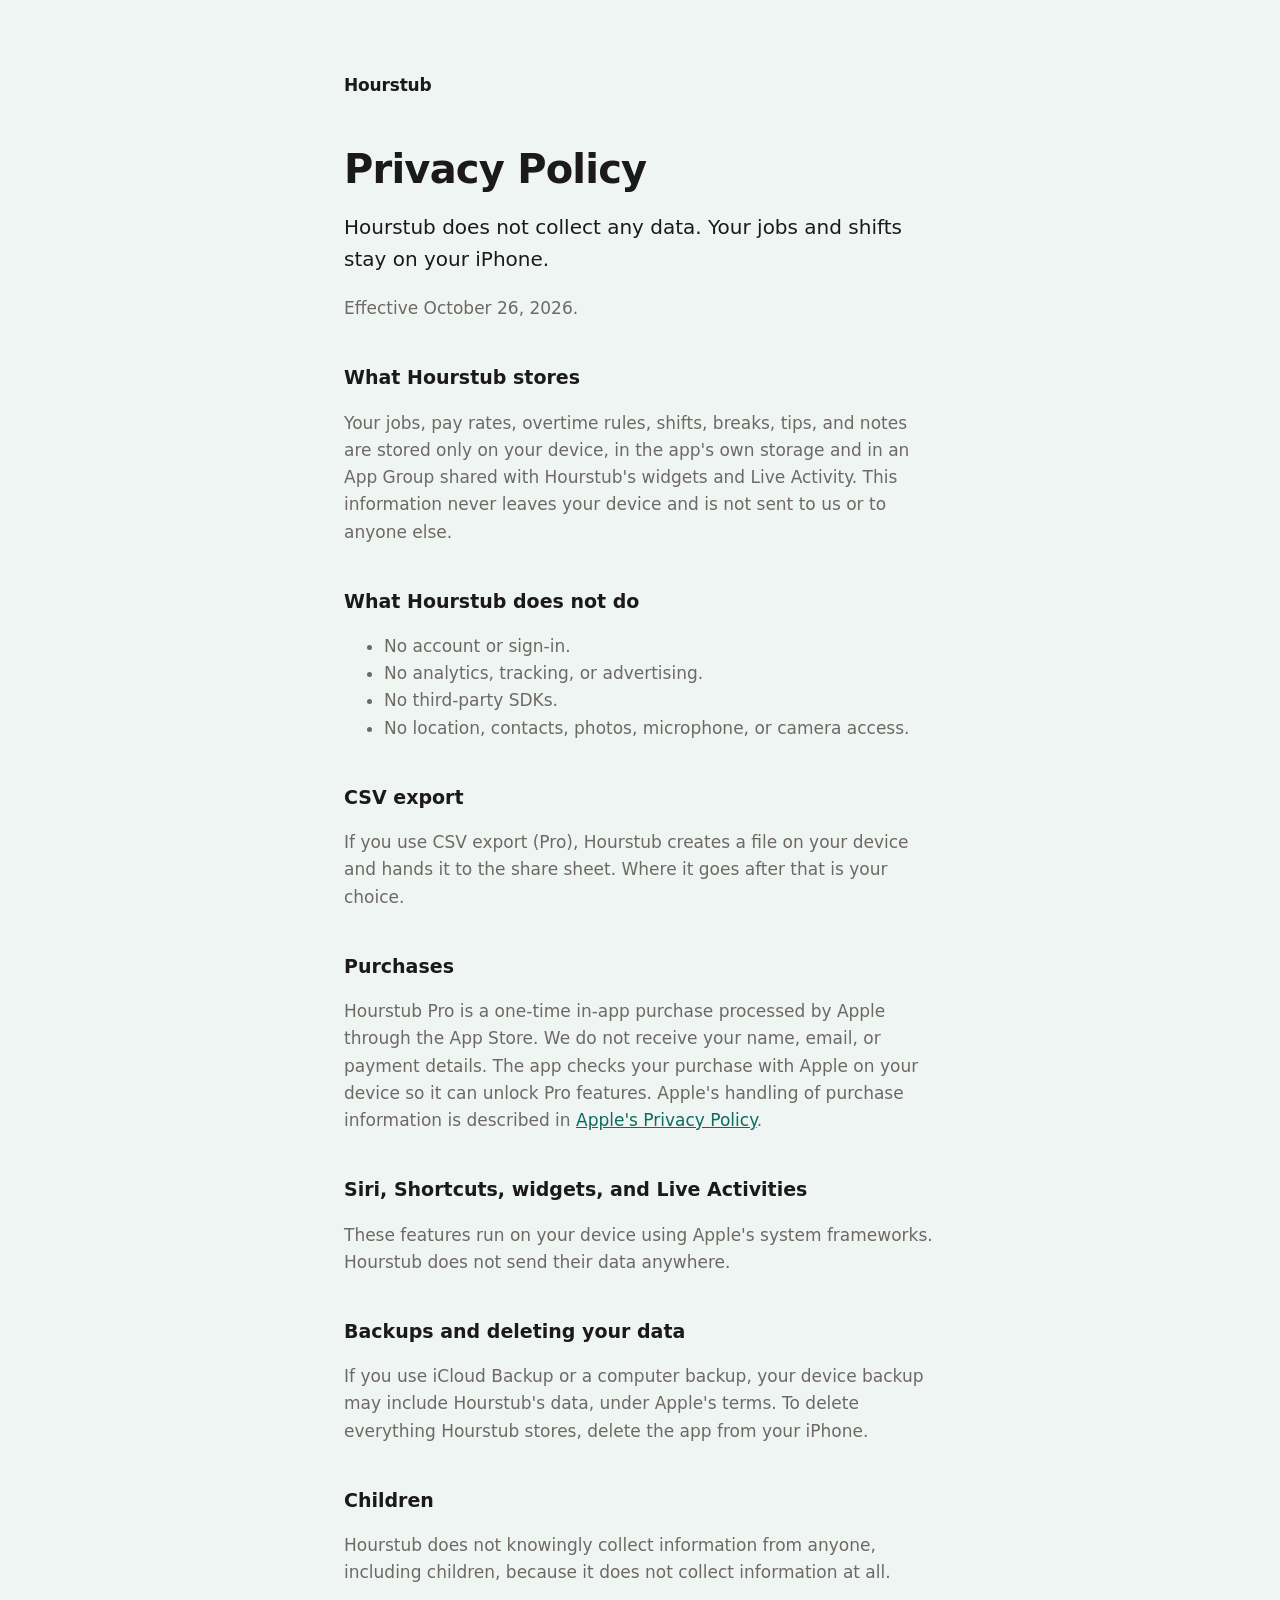
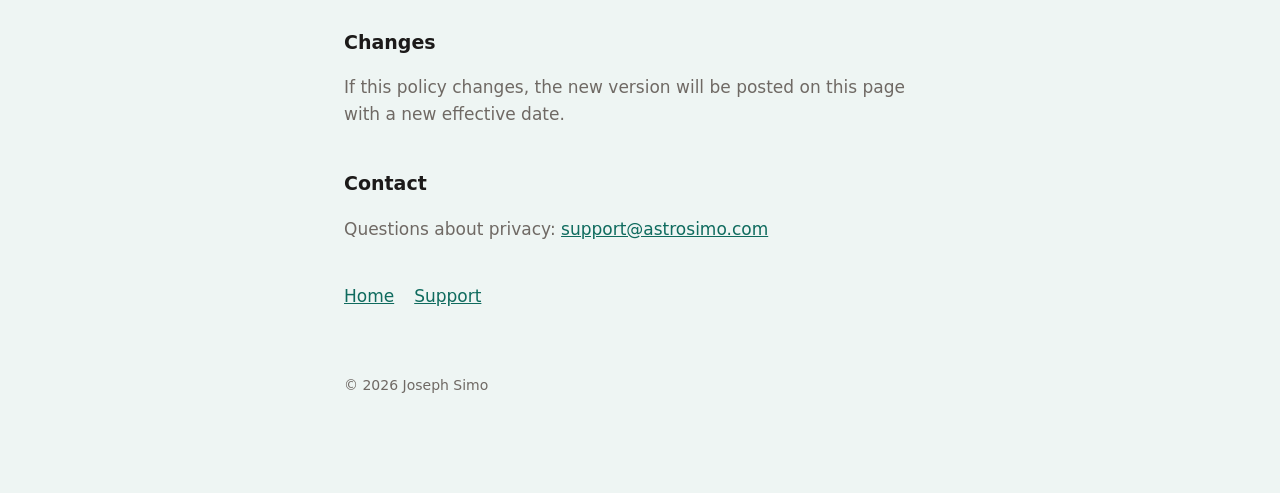
==== privacy/index.html @ 901fd714 "Hourstub site: home, support, privacy" ====
<!doctype html>
<html lang="en"><head><meta charset="utf-8"><meta name="viewport" content="width=device-width,initial-scale=1">
<title>Privacy Policy | Hourstub</title>
<meta name="description" content="Hourstub does not collect any data. Your jobs and shifts stay on your device.">
<link rel="stylesheet" href="../style.css"></head>
<body><main>
<header><a href="../">Hourstub</a></header>
<h1>Privacy Policy</h1>
<p class="lead">Hourstub does not collect any data. Your jobs and shifts stay on your iPhone.</p>
<p>Effective October 26, 2026.</p>

<h2>What Hourstub stores</h2>
<p>Your jobs, pay rates, overtime rules, shifts, breaks, tips, and notes are stored only on your device, in the app's own storage and in an App Group shared with Hourstub's widgets and Live Activity. This information never leaves your device and is not sent to us or to anyone else.</p>

<h2>What Hourstub does not do</h2>
<ul>
<li>No account or sign-in.</li>
<li>No analytics, tracking, or advertising.</li>
<li>No third-party SDKs.</li>
<li>No location, contacts, photos, microphone, or camera access.</li>
</ul>

<h2>CSV export</h2>
<p>If you use CSV export (Pro), Hourstub creates a file on your device and hands it to the share sheet. Where it goes after that is your choice.</p>

<h2>Purchases</h2>
<p>Hourstub Pro is a one-time in-app purchase processed by Apple through the App Store. We do not receive your name, email, or payment details. The app checks your purchase with Apple on your device so it can unlock Pro features. Apple's handling of purchase information is described in <a href="https://www.apple.com/legal/privacy/">Apple's Privacy Policy</a>.</p>

<h2>Siri, Shortcuts, widgets, and Live Activities</h2>
<p>These features run on your device using Apple's system frameworks. Hourstub does not send their data anywhere.</p>

<h2>Backups and deleting your data</h2>
<p>If you use iCloud Backup or a computer backup, your device backup may include Hourstub's data, under Apple's terms. To delete everything Hourstub stores, delete the app from your iPhone.</p>

<h2>Children</h2>
<p>Hourstub does not knowingly collect information from anyone, including children, because it does not collect information at all.</p>

<h2>Changes</h2>
<p>If this policy changes, the new version will be posted on this page with a new effective date.</p>

<h2>Contact</h2>
<p>Questions about privacy: <a href="mailto:support@astrosimo.com">support@astrosimo.com</a></p>
<nav><a href="../">Home</a><a href="../support/">Support</a></nav>
<footer>&copy; 2026 Joseph Simo</footer>
</main></body></html>
---- style.css ----
:root{--bg:#eef5f3;--fg:#1c1a19;--muted:#6f6964;--accent:#0f6b5e;--card:#fff}
@media (prefers-color-scheme:dark){:root{--bg:#111816;--fg:#f5f2ee;--muted:#aaa49e;--accent:#4abda6;--card:#1b2321}}
*{box-sizing:border-box}
body{margin:0;background:var(--bg);color:var(--fg);font:17px/1.6 -apple-system,BlinkMacSystemFont,"SF Pro Text","Inter",system-ui,sans-serif;-webkit-font-smoothing:antialiased}
main{max-width:640px;margin:0 auto;padding:72px 24px 96px}
header a{color:var(--fg);text-decoration:none;font-weight:600;letter-spacing:-.01em}
h1{font-size:40px;line-height:1.1;letter-spacing:-.02em;margin:48px 0 12px}
h2{font-size:19px;margin:40px 0 6px}
p,li{color:var(--muted)}
.lead{font-size:20px;color:var(--fg)}
a{color:var(--accent)}
.button{display:inline-block;margin-top:16px;padding:12px 22px;border-radius:999px;background:var(--accent);color:#fff;text-decoration:none;font-weight:600}
nav{margin-top:40px;display:flex;gap:20px}
footer{margin-top:64px;font-size:14px;color:var(--muted)}
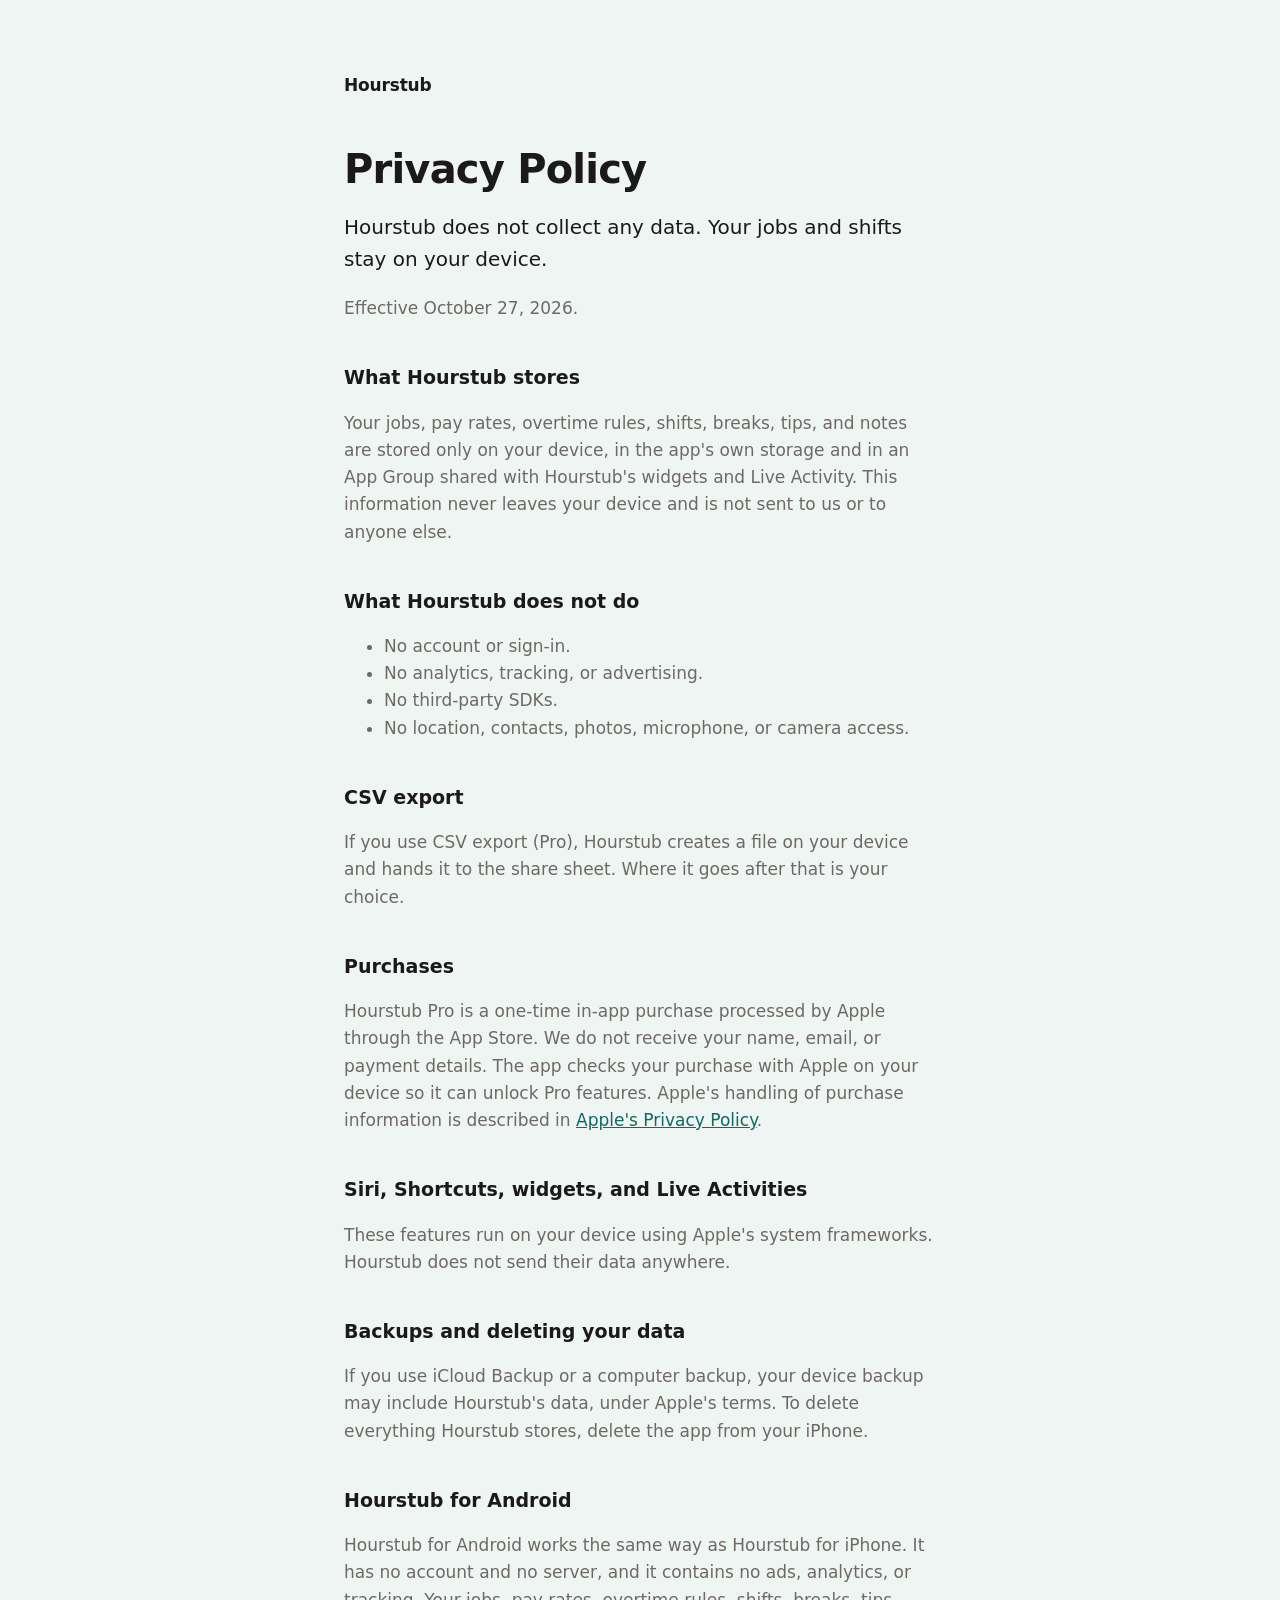
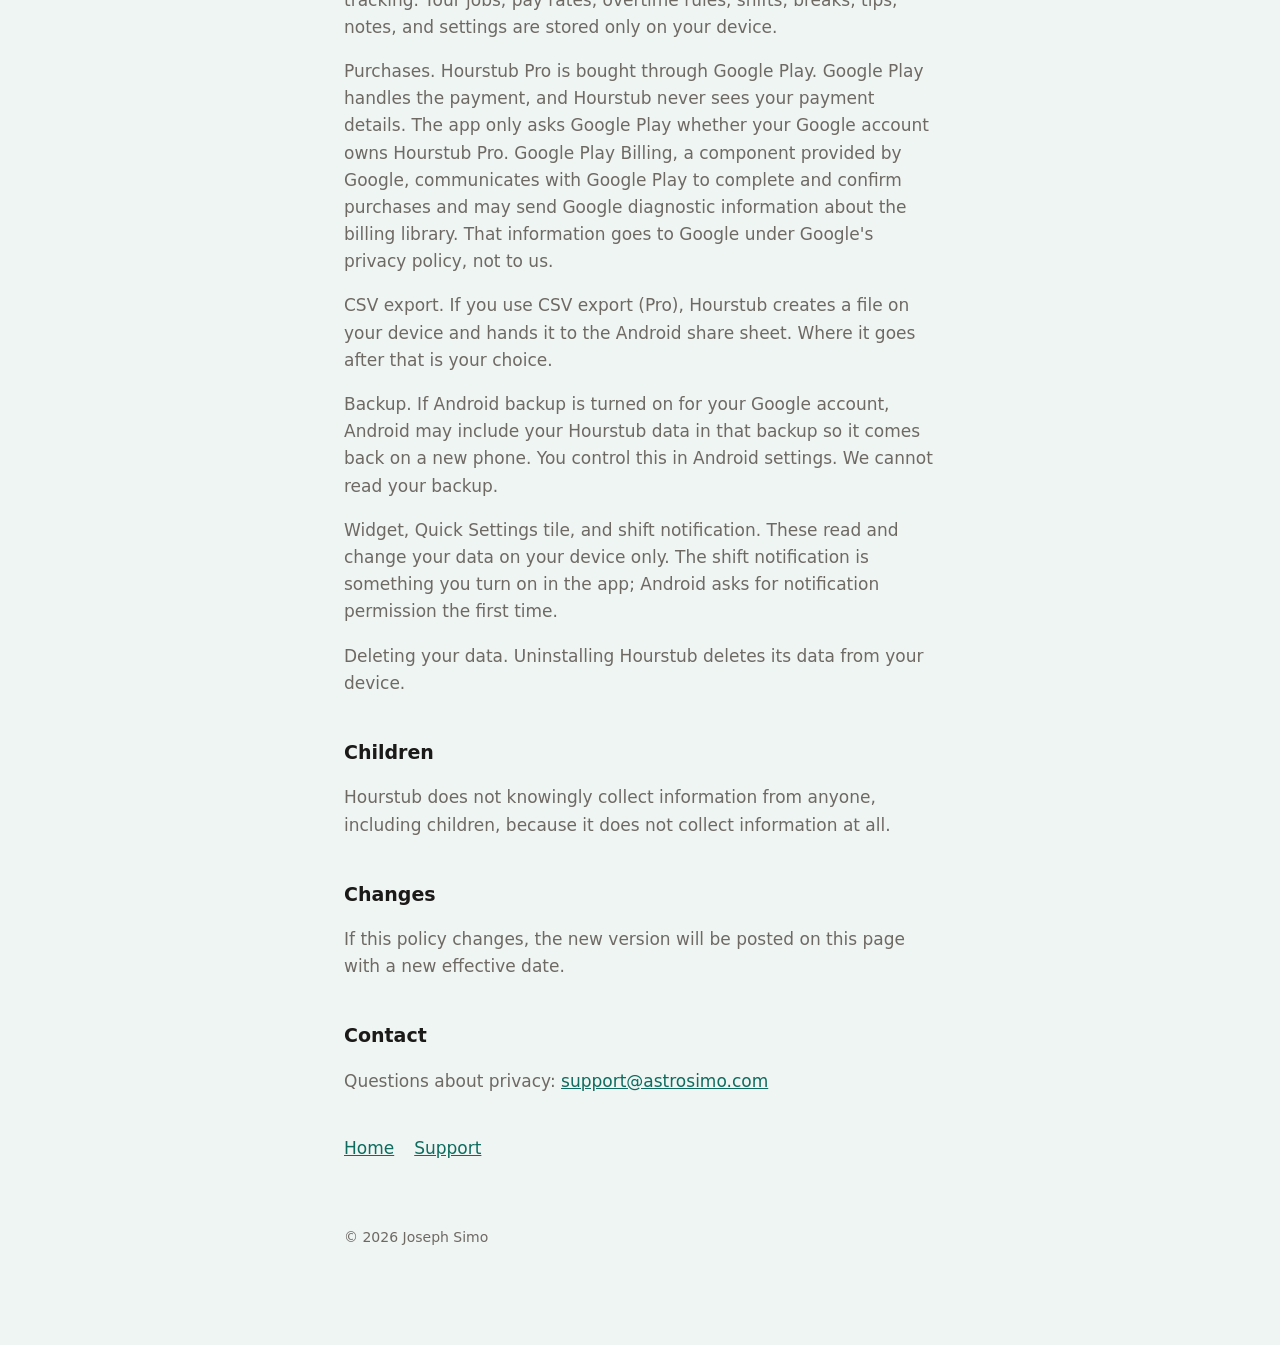
==== commit fb4475a2: "Privacy policy: add Android section, effective Oct 27, 2026" ====
--- a/privacy/index.html
+++ b/privacy/index.html
@@ -6,8 +6,8 @@
 <body><main>
 <header><a href="../">Hourstub</a></header>
 <h1>Privacy Policy</h1>
-<p class="lead">Hourstub does not collect any data. Your jobs and shifts stay on your iPhone.</p>
-<p>Effective October 26, 2026.</p>
+<p class="lead">Hourstub does not collect any data. Your jobs and shifts stay on your device.</p>
+<p>Effective October 27, 2026.</p>
 
 <h2>What Hourstub stores</h2>
 <p>Your jobs, pay rates, overtime rules, shifts, breaks, tips, and notes are stored only on your device, in the app's own storage and in an App Group shared with Hourstub's widgets and Live Activity. This information never leaves your device and is not sent to us or to anyone else.</p>
@@ -32,6 +32,14 @@
 <h2>Backups and deleting your data</h2>
 <p>If you use iCloud Backup or a computer backup, your device backup may include Hourstub's data, under Apple's terms. To delete everything Hourstub stores, delete the app from your iPhone.</p>
 
+<h2>Hourstub for Android</h2>
+<p>Hourstub for Android works the same way as Hourstub for iPhone. It has no account and no server, and it contains no ads, analytics, or tracking. Your jobs, pay rates, overtime rules, shifts, breaks, tips, notes, and settings are stored only on your device.</p>
+<p>Purchases. Hourstub Pro is bought through Google Play. Google Play handles the payment, and Hourstub never sees your payment details. The app only asks Google Play whether your Google account owns Hourstub Pro. Google Play Billing, a component provided by Google, communicates with Google Play to complete and confirm purchases and may send Google diagnostic information about the billing library. That information goes to Google under Google's privacy policy, not to us.</p>
+<p>CSV export. If you use CSV export (Pro), Hourstub creates a file on your device and hands it to the Android share sheet. Where it goes after that is your choice.</p>
+<p>Backup. If Android backup is turned on for your Google account, Android may include your Hourstub data in that backup so it comes back on a new phone. You control this in Android settings. We cannot read your backup.</p>
+<p>Widget, Quick Settings tile, and shift notification. These read and change your data on your device only. The shift notification is something you turn on in the app; Android asks for notification permission the first time.</p>
+<p>Deleting your data. Uninstalling Hourstub deletes its data from your device.</p>
+
 <h2>Children</h2>
 <p>Hourstub does not knowingly collect information from anyone, including children, because it does not collect information at all.</p>
 
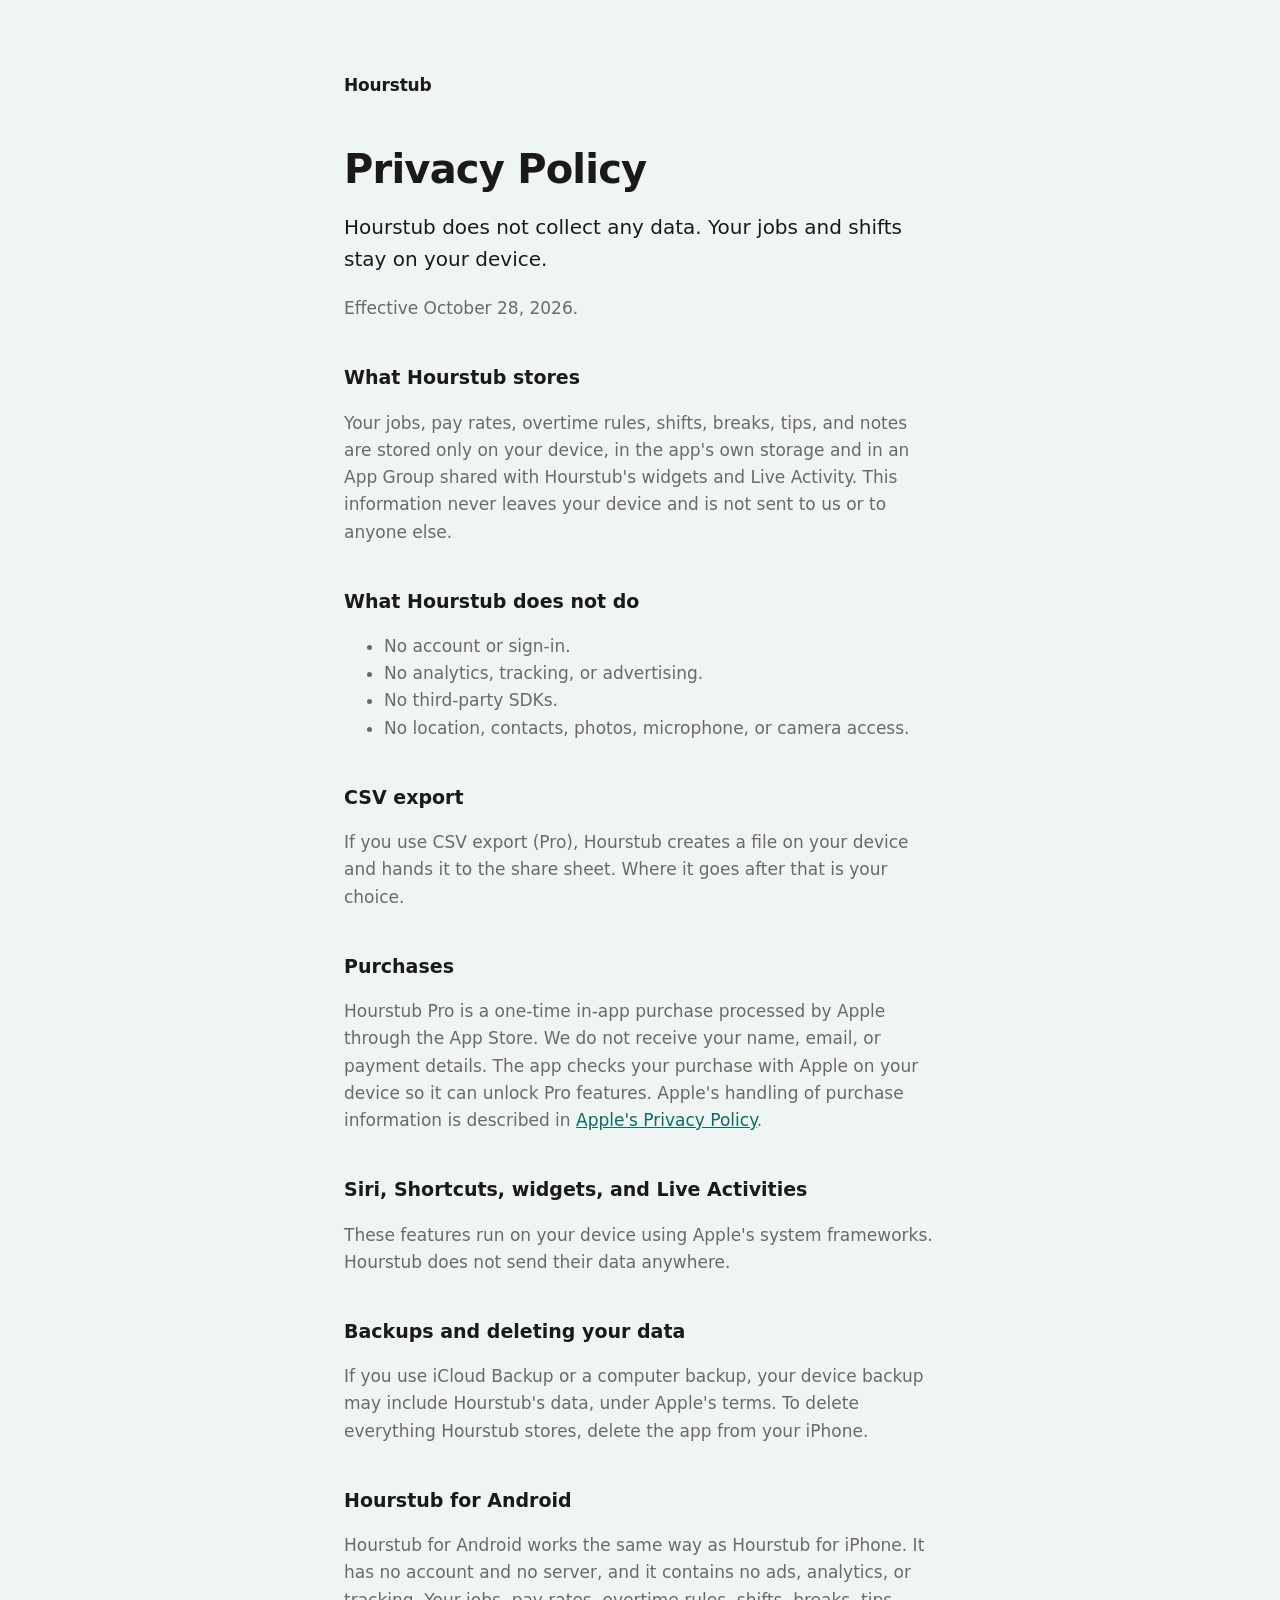
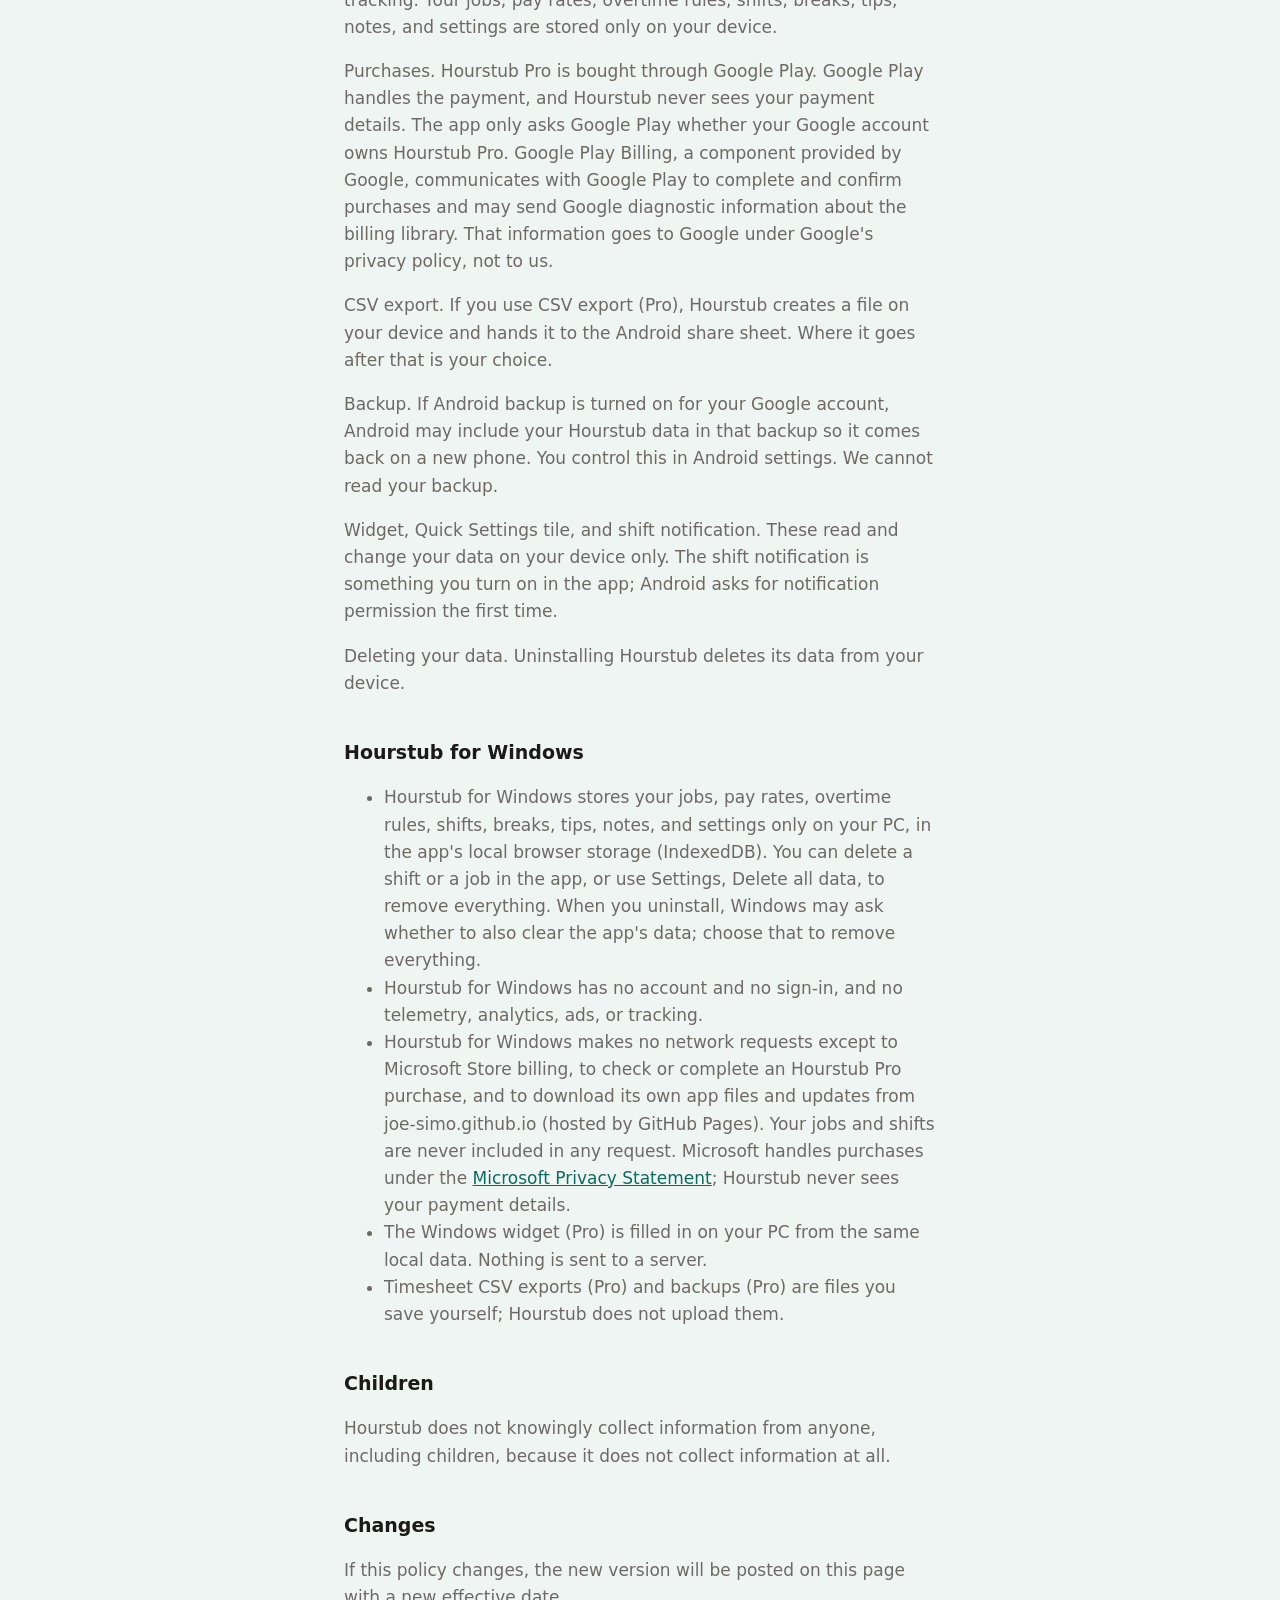
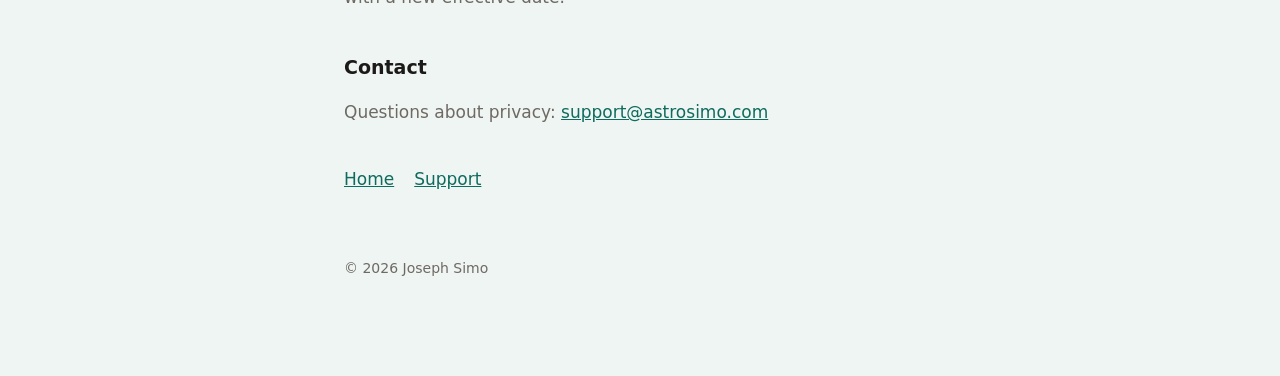
==== commit adf19fab: "Privacy: add Hourstub for Windows section" ====
--- a/privacy/index.html
+++ b/privacy/index.html
@@ -7,7 +7,7 @@
 <header><a href="../">Hourstub</a></header>
 <h1>Privacy Policy</h1>
 <p class="lead">Hourstub does not collect any data. Your jobs and shifts stay on your device.</p>
-<p>Effective October 27, 2026.</p>
+<p>Effective October 28, 2026.</p>
 
 <h2>What Hourstub stores</h2>
 <p>Your jobs, pay rates, overtime rules, shifts, breaks, tips, and notes are stored only on your device, in the app's own storage and in an App Group shared with Hourstub's widgets and Live Activity. This information never leaves your device and is not sent to us or to anyone else.</p>
@@ -40,6 +40,15 @@
 <p>Widget, Quick Settings tile, and shift notification. These read and change your data on your device only. The shift notification is something you turn on in the app; Android asks for notification permission the first time.</p>
 <p>Deleting your data. Uninstalling Hourstub deletes its data from your device.</p>
 
+<h2>Hourstub for Windows</h2>
+<ul>
+<li>Hourstub for Windows stores your jobs, pay rates, overtime rules, shifts, breaks, tips, notes, and settings only on your PC, in the app's local browser storage (IndexedDB). You can delete a shift or a job in the app, or use Settings, Delete all data, to remove everything. When you uninstall, Windows may ask whether to also clear the app's data; choose that to remove everything.</li>
+<li>Hourstub for Windows has no account and no sign-in, and no telemetry, analytics, ads, or tracking.</li>
+<li>Hourstub for Windows makes no network requests except to Microsoft Store billing, to check or complete an Hourstub Pro purchase, and to download its own app files and updates from joe-simo.github.io (hosted by GitHub Pages). Your jobs and shifts are never included in any request. Microsoft handles purchases under the <a href="https://privacy.microsoft.com/privacystatement">Microsoft Privacy Statement</a>; Hourstub never sees your payment details.</li>
+<li>The Windows widget (Pro) is filled in on your PC from the same local data. Nothing is sent to a server.</li>
+<li>Timesheet CSV exports (Pro) and backups (Pro) are files you save yourself; Hourstub does not upload them.</li>
+</ul>
+
 <h2>Children</h2>
 <p>Hourstub does not knowingly collect information from anyone, including children, because it does not collect information at all.</p>
 
